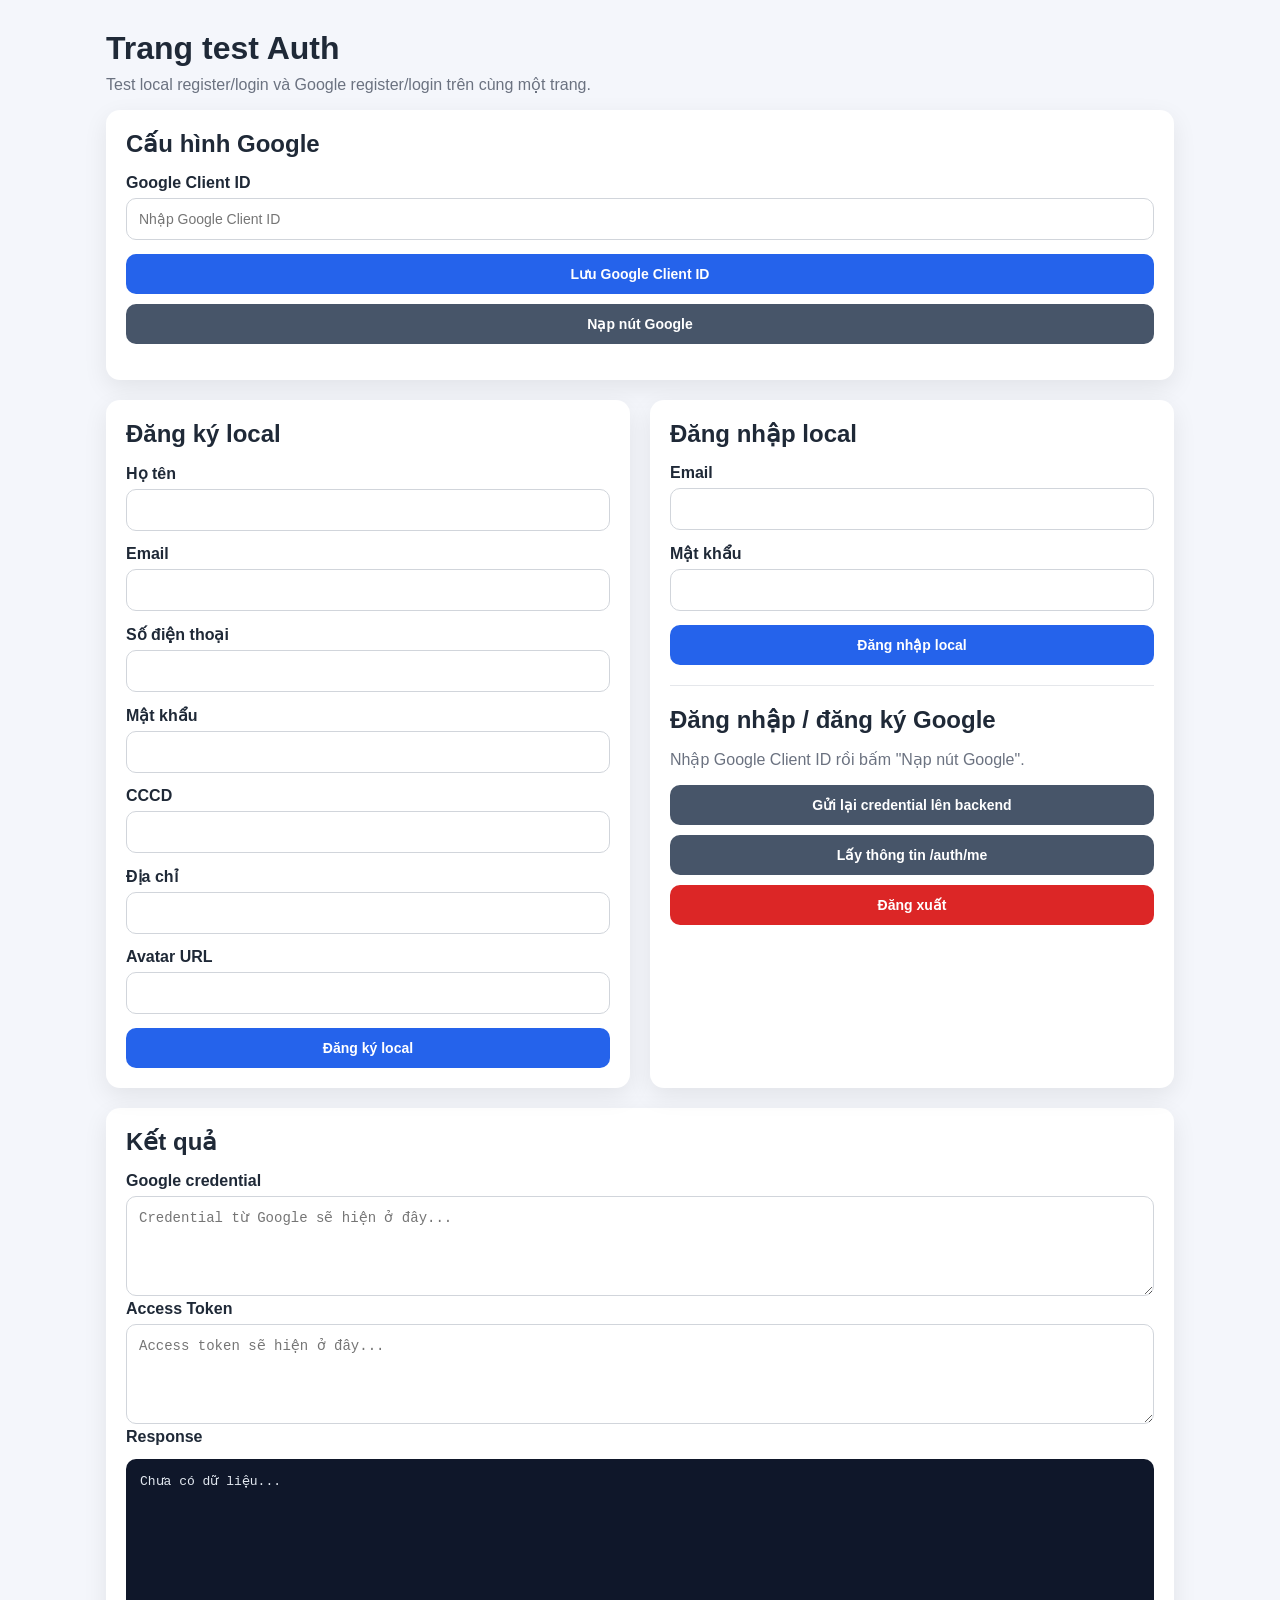
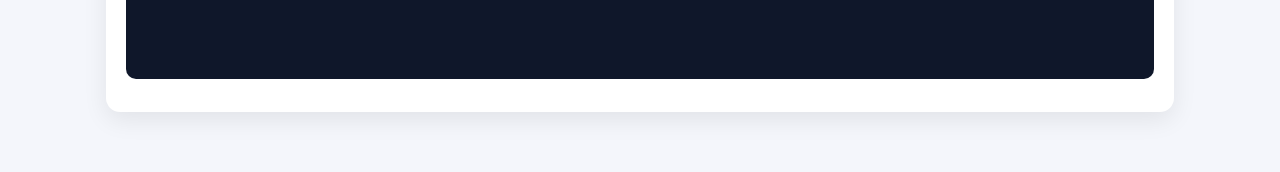
==== templates/auth.html @ 4a45e1ce "Google login / client id" ====
<!DOCTYPE html>
<html lang="vi">
<head>
    <meta charset="UTF-8">
    <meta name="viewport" content="width=device-width, initial-scale=1.0">
    <title>Đăng ký / Đăng nhập</title>
    <link rel="stylesheet" href="/static/css/auth.css">
</head>
<body>
    <div class="container">
        <h1>Trang test Auth</h1>
        <p class="sub-text">Test local register/login và Google register/login trên cùng một trang.</p>

        <div class="top-config card">
            <h2>Cấu hình Google</h2>

            <div class="form-group">
                <label>Google Client ID</label>
                <input
                    type="text"
                    id="googleClientId"
                    placeholder="Nhập Google Client ID"
                >
            </div>

            <div class="action-row">
                <button id="saveGoogleConfigBtn" type="button">Lưu Google Client ID</button>
                <button id="reloadGoogleBtn" type="button" class="secondary-btn">Nạp nút Google</button>
            </div>

            <p id="configMessage" class="message"></p>
        </div>

        <div class="auth-wrapper">
            <div class="card">
                <h2>Đăng ký local</h2>

                <form id="registerForm">
                    <div class="form-group">
                        <label>Họ tên</label>
                        <input type="text" id="registerFullName" required>
                    </div>

                    <div class="form-group">
                        <label>Email</label>
                        <input type="email" id="registerEmail" required>
                    </div>

                    <div class="form-group">
                        <label>Số điện thoại</label>
                        <input type="text" id="registerPhone">
                    </div>

                    <div class="form-group">
                        <label>Mật khẩu</label>
                        <input type="password" id="registerPassword" required>
                    </div>

                    <div class="form-group">
                        <label>CCCD</label>
                        <input type="text" id="registerCitizenId">
                    </div>

                    <div class="form-group">
                        <label>Địa chỉ</label>
                        <input type="text" id="registerAddress">
                    </div>

                    <div class="form-group">
                        <label>Avatar URL</label>
                        <input type="text" id="registerAvatarUrl">
                    </div>

                    <button type="submit">Đăng ký local</button>
                </form>
            </div>

            <div class="card">
                <h2>Đăng nhập local</h2>

                <form id="loginForm">
                    <div class="form-group">
                        <label>Email</label>
                        <input type="email" id="loginEmail" required>
                    </div>

                    <div class="form-group">
                        <label>Mật khẩu</label>
                        <input type="password" id="loginPassword" required>
                    </div>

                    <button type="submit">Đăng nhập local</button>
                </form>

                <hr>

                <h2>Đăng nhập / đăng ký Google</h2>
                <div id="googleArea">
                    <p class="sub-text">Nhập Google Client ID rồi bấm "Nạp nút Google".</p>
                    <div id="googleButtonWrap"></div>
                </div>

                <div class="action-group">
                    <button id="sendGoogleCredentialBtn" class="secondary-btn" type="button">
                        Gửi lại credential lên backend
                    </button>
                    <button id="btnMe" class="secondary-btn" type="button">
                        Lấy thông tin /auth/me
                    </button>
                    <button id="btnLogout" class="danger-btn" type="button">
                        Đăng xuất
                    </button>
                </div>
            </div>
        </div>

        <div class="result-card">
            <h2>Kết quả</h2>

            <div class="result-section">
                <label>Google credential</label>
                <textarea id="credentialBox" readonly placeholder="Credential từ Google sẽ hiện ở đây..."></textarea>
            </div>

            <div class="result-section">
                <label>Access Token</label>
                <textarea id="tokenBox" readonly placeholder="Access token sẽ hiện ở đây..."></textarea>
            </div>

            <div class="result-section">
                <label>Response</label>
                <pre id="resultBox">Chưa có dữ liệu...</pre>
            </div>
        </div>
    </div>

    <script src="/static/js/auth.js"></script>
    <script src="https://accounts.google.com/gsi/client" async defer></script>
</body>
</html>
---- static/css/auth.css ----
* {
    box-sizing: border-box;
}

body {
    margin: 0;
    font-family: Arial, sans-serif;
    background: #f4f6fb;
    color: #1f2937;
}

.container {
    max-width: 1100px;
    margin: 30px auto;
    padding: 0 16px 30px;
}

h1 {
    margin-bottom: 8px;
}

h2 {
    margin-top: 0;
    margin-bottom: 16px;
}

.sub-text {
    color: #6b7280;
    margin-top: 0;
}

.auth-wrapper {
    display: grid;
    grid-template-columns: 1fr 1fr;
    gap: 20px;
    margin-bottom: 20px;
}

.card,
.result-card {
    background: #ffffff;
    border-radius: 14px;
    padding: 20px;
    box-shadow: 0 8px 24px rgba(0, 0, 0, 0.08);
}

.top-config {
    margin-bottom: 20px;
}

.form-group {
    margin-bottom: 14px;
}

label {
    display: block;
    margin-bottom: 6px;
    font-weight: 600;
}

input,
textarea,
button {
    width: 100%;
    padding: 12px;
    border-radius: 10px;
    border: 1px solid #d1d5db;
    font-size: 14px;
}

input:focus,
textarea:focus {
    outline: none;
    border-color: #2563eb;
}

button {
    background: #2563eb;
    color: white;
    font-weight: 600;
    border: none;
    cursor: pointer;
    transition: 0.2s;
}

button:hover {
    opacity: 0.92;
}

.secondary-btn {
    background: #475569;
}

.danger-btn {
    background: #dc2626;
}

.action-group,
.action-row {
    display: grid;
    gap: 10px;
    margin-top: 14px;
}

textarea {
    min-height: 100px;
    resize: vertical;
}

#resultBox {
    background: #0f172a;
    color: #e2e8f0;
    padding: 14px;
    border-radius: 10px;
    min-height: 220px;
    overflow-x: auto;
    white-space: pre-wrap;
    word-break: break-word;
}

.message {
    margin-top: 10px;
    color: #2563eb;
    font-weight: 600;
}

hr {
    margin: 20px 0;
    border: none;
    border-top: 1px solid #e5e7eb;
}

#googleButtonWrap {
    margin-top: 10px;
}

@media (max-width: 768px) {
    .auth-wrapper {
        grid-template-columns: 1fr;
    }
}
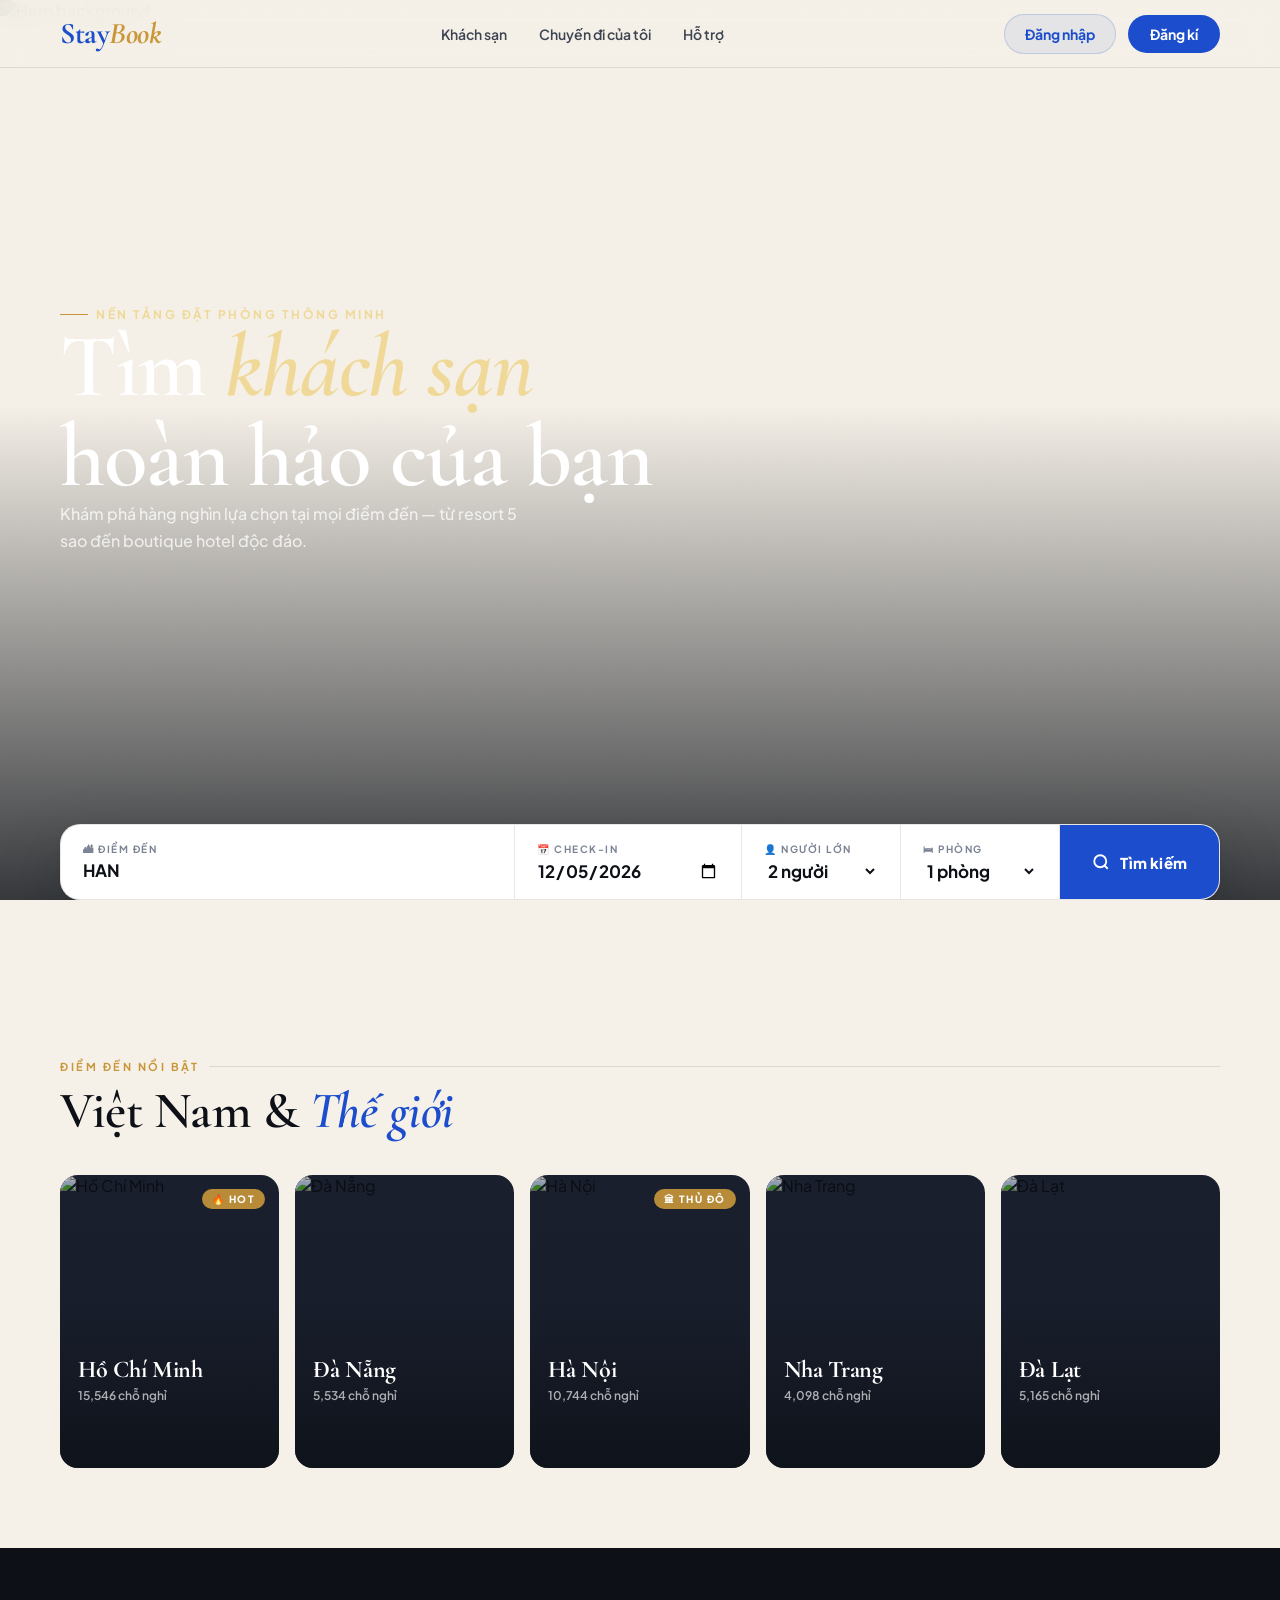
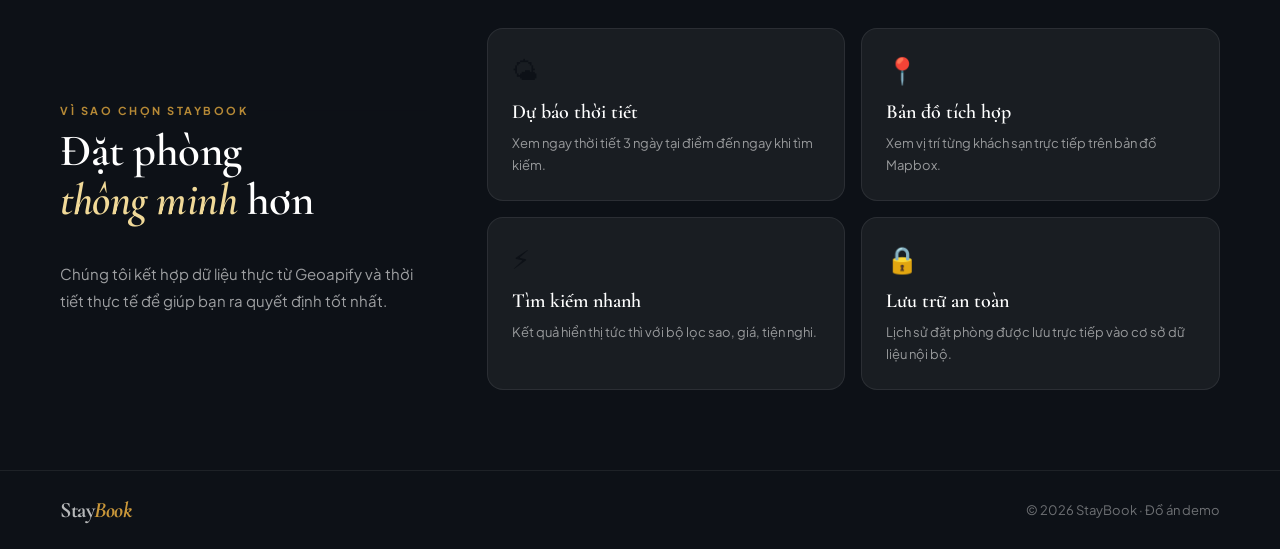
==== commit 905908e0: "ui : login / regis" ====
--- a/templates/auth.html
+++ b/templates/auth.html
@@ -1,140 +1,318 @@
 <!DOCTYPE html>
 <html lang="vi">
 <head>
-    <meta charset="UTF-8">
-    <meta name="viewport" content="width=device-width, initial-scale=1.0">
-    <title>Đăng ký / Đăng nhập</title>
-    <link rel="stylesheet" href="/static/css/auth.css">
+  <meta charset="UTF-8" />
+  <meta name="viewport" content="width=device-width, initial-scale=1.0" />
+  <title>StayBook – Khám phá điểm đến</title>
+
+  <link rel="preconnect" href="https://fonts.googleapis.com" />
+  <link href="https://fonts.googleapis.com/css2?family=Cormorant+Garamond:ital,wght@0,400;0,600;0,700;1,400;1,600&family=Plus+Jakarta+Sans:wght@400;500;600;700&display=swap" rel="stylesheet" />
+  <link rel="stylesheet" href="/static/css/auth.css" />
+  <script src="https://accounts.google.com/gsi/client" async defer></script>
 </head>
 <body>
-    <div class="container">
-        <h1>Trang test Auth</h1>
-        <p class="sub-text">Test local register/login và Google register/login trên cùng một trang.</p>
-
-        <div class="top-config card">
-            <h2>Cấu hình Google</h2>
-
-            <div class="form-group">
-                <label>Google Client ID</label>
-                <input
-                    type="text"
-                    id="googleClientId"
-                    placeholder="Nhập Google Client ID"
-                >
-            </div>
-
-            <div class="action-row">
-                <button id="saveGoogleConfigBtn" type="button">Lưu Google Client ID</button>
-                <button id="reloadGoogleBtn" type="button" class="secondary-btn">Nạp nút Google</button>
-            </div>
-
-            <p id="configMessage" class="message"></p>
-        </div>
-
-        <div class="auth-wrapper">
-            <div class="card">
-                <h2>Đăng ký local</h2>
-
-                <form id="registerForm">
-                    <div class="form-group">
-                        <label>Họ tên</label>
-                        <input type="text" id="registerFullName" required>
-                    </div>
-
-                    <div class="form-group">
-                        <label>Email</label>
-                        <input type="email" id="registerEmail" required>
-                    </div>
-
-                    <div class="form-group">
-                        <label>Số điện thoại</label>
-                        <input type="text" id="registerPhone">
-                    </div>
-
-                    <div class="form-group">
-                        <label>Mật khẩu</label>
-                        <input type="password" id="registerPassword" required>
-                    </div>
-
-                    <div class="form-group">
-                        <label>CCCD</label>
-                        <input type="text" id="registerCitizenId">
-                    </div>
-
-                    <div class="form-group">
-                        <label>Địa chỉ</label>
-                        <input type="text" id="registerAddress">
-                    </div>
-
-                    <div class="form-group">
-                        <label>Avatar URL</label>
-                        <input type="text" id="registerAvatarUrl">
-                    </div>
-
-                    <button type="submit">Đăng ký local</button>
-                </form>
-            </div>
-
-            <div class="card">
-                <h2>Đăng nhập local</h2>
-
-                <form id="loginForm">
-                    <div class="form-group">
-                        <label>Email</label>
-                        <input type="email" id="loginEmail" required>
-                    </div>
-
-                    <div class="form-group">
-                        <label>Mật khẩu</label>
-                        <input type="password" id="loginPassword" required>
-                    </div>
-
-                    <button type="submit">Đăng nhập local</button>
-                </form>
-
-                <hr>
-
-                <h2>Đăng nhập / đăng ký Google</h2>
-                <div id="googleArea">
-                    <p class="sub-text">Nhập Google Client ID rồi bấm "Nạp nút Google".</p>
-                    <div id="googleButtonWrap"></div>
-                </div>
-
-                <div class="action-group">
-                    <button id="sendGoogleCredentialBtn" class="secondary-btn" type="button">
-                        Gửi lại credential lên backend
-                    </button>
-                    <button id="btnMe" class="secondary-btn" type="button">
-                        Lấy thông tin /auth/me
-                    </button>
-                    <button id="btnLogout" class="danger-btn" type="button">
-                        Đăng xuất
-                    </button>
-                </div>
-            </div>
-        </div>
-
-        <div class="result-card">
-            <h2>Kết quả</h2>
-
-            <div class="result-section">
-                <label>Google credential</label>
-                <textarea id="credentialBox" readonly placeholder="Credential từ Google sẽ hiện ở đây..."></textarea>
-            </div>
-
-            <div class="result-section">
-                <label>Access Token</label>
-                <textarea id="tokenBox" readonly placeholder="Access token sẽ hiện ở đây..."></textarea>
-            </div>
-
-            <div class="result-section">
-                <label>Response</label>
-                <pre id="resultBox">Chưa có dữ liệu...</pre>
-            </div>
-        </div>
-    </div>
-
-    <script src="/static/js/auth.js"></script>
-    <script src="https://accounts.google.com/gsi/client" async defer></script>
+
+  <header class="topbar">
+    <a class="brand" href="/">Stay<em>Book</em></a>
+
+    <nav class="topnav">
+      <a href="/hotels">Khách sạn</a>
+      <a href="#">Chuyến đi của tôi</a>
+      <a href="#">Hỗ trợ</a>
+    </nav>
+
+    <div class="topbar-actions">
+      <button class="topbar-login" id="openLoginBtn">Đăng nhập</button>
+      <button class="topbar-cta" id="openRegisterBtn">Đăng kí</button>
+    </div>
+  </header>
+
+  <section class="hero">
+    <div class="hero-bg">
+      <img
+        class="hero-bg-img"
+        src="https://images.unsplash.com/photo-1520250497591-112f2f40a3f4?q=80&w=2000&auto=format&fit=crop"
+        alt="Hero background"
+      />
+    </div>
+
+    <div class="hero-vignette"></div>
+
+    <div class="hero-content">
+      <!-- HOME PANEL -->
+      <div class="center-panel home-panel active" id="homePanel">
+        <span class="hero-eyebrow">Nền tảng đặt phòng thông minh</span>
+        <h1 class="hero-title">Tìm <em>khách sạn</em><br />hoàn hảo của bạn</h1>
+        <p class="hero-sub">
+          Khám phá hàng nghìn lựa chọn tại mọi điểm đến — từ resort 5 sao đến boutique hotel độc đáo.
+        </p>
+      </div>
+
+      <!-- LOGIN PANEL -->
+      <div class="center-panel login-panel" id="loginPanel">
+        <div class="login-card">
+          <div class="login-card-head">
+            <p class="login-kicker">Chào mừng trở lại</p>
+            <h2>Đăng nhập tài khoản</h2>
+            <p>
+              Đăng nhập để xem chuyến đi, lịch sử đặt phòng và ưu đãi dành riêng cho bạn.
+            </p>
+          </div>
+
+          <form class="login-form" id="loginForm">
+            <div id="g_id_onload"
+                data-client_id="{{ google_client_id }}"
+                data-callback="handleGoogleCredential">
+            </div>
+
+            <div class="g_id_signin"
+                data-type="standard"
+                data-size="large"
+                data-theme="outline"
+                data-text="continue_with"
+                data-shape="pill">
+            </div>
+
+            <div class="login-divider">
+              <span>hoặc</span>
+            </div>
+
+            <div class="login-field">
+              <label for="loginEmail">Email</label>
+              <input id="loginEmail" type="email" placeholder="Nhập email của bạn" required />
+            </div>
+
+            <div class="login-field">
+              <label for="loginPassword">Mật khẩu</label>
+              <input id="loginPassword" type="password" placeholder="Nhập mật khẩu" required />
+            </div>
+
+            <button type="submit" class="login-submit">Đăng nhập</button>
+            <button type="button" class="login-back" id="backHomeBtn">← Quay lại trang chủ</button>
+          </form>
+        </div>
+      </div>
+
+
+      <!-- REGIS PANEL -->
+      <div class="center-panel register-panel" id="registerPanel">
+        <div class="login-card">
+          <div class="login-card-head">
+            <p class="login-kicker">Tạo tài khoản mới</p>
+            <h2>Đăng kí tài khoản</h2>
+            <p>
+              Điền thông tin cơ bản để tạo tài khoản người dùng mới.
+            </p>
+          </div>
+
+          <form class="login-form" id="registerForm">
+            <div class="login-field">
+              <label for="registerFullName">Họ và tên</label>
+              <input id="registerFullName" type="text" placeholder="Nhập họ và tên" required />
+            </div>
+
+            <div class="login-field">
+              <label for="registerEmail">Email</label>
+              <input id="registerEmail" type="email" placeholder="Nhập email" required />
+            </div>
+
+            <div class="login-field">
+              <label for="registerPassword">Mật khẩu</label>
+              <input id="registerPassword" type="password" placeholder="Nhập mật khẩu" required />
+            </div>
+
+            <div class="login-field">
+              <label for="registerPhone">Số điện thoại</label>
+              <input id="registerPhone" type="text" placeholder="Nhập số điện thoại" />
+            </div>
+
+            <div class="login-field">
+              <label for="registerCitizenId">CCCD</label>
+              <input id="registerCitizenId" type="text" placeholder="Nhập CCCD (không bắt buộc)" />
+            </div>
+
+            <div class="login-field">
+              <label for="registerAddress">Địa chỉ</label>
+              <input id="registerAddress" type="text" placeholder="Nhập địa chỉ (không bắt buộc)" />
+            </div>
+
+            <div class="login-field">
+              <label for="registerAvatarUrl">Avatar URL</label>
+              <input id="registerAvatarUrl" type="text" placeholder="Nhập link ảnh đại diện (không bắt buộc)" />
+            </div>
+
+            <button type="submit" class="login-submit">Đăng kí</button>
+            <button type="button" class="login-back" id="backFromRegisterBtn">← Quay lại trang chủ</button>
+          </form>
+        </div>
+      </div>
+    </div>
+
+    <div class="search-bar-wrap" id="searchBarWrap">
+      <div class="search-bar">
+        <div class="sb-field">
+          <span class="sb-label">🏙 Điểm đến</span>
+          <input id="cityCode" type="text" value="HAN" placeholder="City code hoặc tên thành phố" />
+        </div>
+
+        <div class="sb-field">
+          <span class="sb-label">📅 Check-in</span>
+          <input id="checkInDate" type="date" />
+        </div>
+
+        <div class="sb-field">
+          <span class="sb-label">👤 Người lớn</span>
+          <select id="adults">
+            <option value="1">1 người</option>
+            <option value="2" selected>2 người</option>
+            <option value="3">3 người</option>
+            <option value="4">4 người</option>
+            <option value="5">5 người</option>
+          </select>
+        </div>
+
+        <div class="sb-field">
+          <span class="sb-label">🛏 Phòng</span>
+          <select id="rooms">
+            <option value="1" selected>1 phòng</option>
+            <option value="2">2 phòng</option>
+            <option value="3">3 phòng</option>
+          </select>
+        </div>
+
+        <button class="sb-search-btn" onclick="goSearch()">
+          <svg width="18" height="18" viewBox="0 0 24 24" fill="none" stroke="currentColor" stroke-width="2.5">
+            <circle cx="11" cy="11" r="8"></circle>
+            <path d="m21 21-4.35-4.35"></path>
+          </svg>
+          Tìm kiếm
+        </button>
+      </div>
+    </div>
+  </section>
+
+  <div class="section-wrap">
+    <p class="section-label">Điểm đến nổi bật</p>
+    <h2 class="section-heading">Việt Nam & <em>Thế giới</em></h2>
+
+    <div class="dest-grid" id="destGrid">
+      <div class="dest-card" data-city="SGN">
+        <img
+          class="dest-img"
+          src="https://images.unsplash.com/photo-1583417319070-4a69db38a482?q=80&w=900&auto=format&fit=crop"
+          alt="Hồ Chí Minh"
+          loading="lazy"
+        />
+        <div class="dest-overlay"></div>
+        <div class="dest-badge">🔥 Hot</div>
+        <div class="dest-body">
+          <div class="dest-city">Hồ Chí Minh</div>
+          <div class="dest-count">15,546 chỗ nghỉ</div>
+          <span class="dest-cta">Khám phá →</span>
+        </div>
+      </div>
+
+      <div class="dest-card" data-city="DAD">
+        <img
+          class="dest-img"
+          src="https://images.unsplash.com/photo-1528127269322-539801943592?q=80&w=900&auto=format&fit=crop"
+          alt="Đà Nẵng"
+          loading="lazy"
+        />
+        <div class="dest-overlay"></div>
+        <div class="dest-body">
+          <div class="dest-city">Đà Nẵng</div>
+          <div class="dest-count">5,534 chỗ nghỉ</div>
+          <span class="dest-cta">Khám phá →</span>
+        </div>
+      </div>
+
+      <div class="dest-card" data-city="HAN">
+        <img
+          class="dest-img"
+          src="https://images.unsplash.com/photo-1555921015-5532091f6026?q=80&w=900&auto=format&fit=crop"
+          alt="Hà Nội"
+          loading="lazy"
+        />
+        <div class="dest-overlay"></div>
+        <div class="dest-badge">🏛 Thủ đô</div>
+        <div class="dest-body">
+          <div class="dest-city">Hà Nội</div>
+          <div class="dest-count">10,744 chỗ nghỉ</div>
+          <span class="dest-cta">Khám phá →</span>
+        </div>
+      </div>
+
+      <div class="dest-card" data-city="NHA">
+        <img
+          class="dest-img"
+          src="https://images.unsplash.com/photo-1507525428034-b723cf961d3e?q=80&w=900&auto=format&fit=crop"
+          alt="Nha Trang"
+          loading="lazy"
+        />
+        <div class="dest-overlay"></div>
+        <div class="dest-body">
+          <div class="dest-city">Nha Trang</div>
+          <div class="dest-count">4,098 chỗ nghỉ</div>
+          <span class="dest-cta">Khám phá →</span>
+        </div>
+      </div>
+
+      <div class="dest-card" data-city="DLI">
+        <img
+          class="dest-img"
+          src="https://images.unsplash.com/photo-1511497584788-876760111969?q=80&w=900&auto=format&fit=crop"
+          alt="Đà Lạt"
+          loading="lazy"
+        />
+        <div class="dest-overlay"></div>
+        <div class="dest-body">
+          <div class="dest-city">Đà Lạt</div>
+          <div class="dest-count">5,165 chỗ nghỉ</div>
+          <span class="dest-cta">Khám phá →</span>
+        </div>
+      </div>
+    </div>
+  </div>
+
+  <section class="why-section">
+    <div class="why-left">
+      <p class="section-label section-label-dark">Vì sao chọn StayBook</p>
+      <h2 class="section-heading white-heading">Đặt phòng<br /><em>thông minh</em> hơn</h2>
+      <p>
+        Chúng tôi kết hợp dữ liệu thực từ Geoapify và thời tiết thực tế để giúp bạn ra quyết định tốt nhất.
+      </p>
+    </div>
+
+    <div class="why-cards">
+      <div class="why-card">
+        <div class="why-icon">🌤</div>
+        <div class="why-title">Dự báo thời tiết</div>
+        <div class="why-desc">Xem ngay thời tiết 3 ngày tại điểm đến ngay khi tìm kiếm.</div>
+      </div>
+      <div class="why-card">
+        <div class="why-icon">📍</div>
+        <div class="why-title">Bản đồ tích hợp</div>
+        <div class="why-desc">Xem vị trí từng khách sạn trực tiếp trên bản đồ Mapbox.</div>
+      </div>
+      <div class="why-card">
+        <div class="why-icon">⚡</div>
+        <div class="why-title">Tìm kiếm nhanh</div>
+        <div class="why-desc">Kết quả hiển thị tức thì với bộ lọc sao, giá, tiện nghi.</div>
+      </div>
+      <div class="why-card">
+        <div class="why-icon">🔒</div>
+        <div class="why-title">Lưu trữ an toàn</div>
+        <div class="why-desc">Lịch sử đặt phòng được lưu trực tiếp vào cơ sở dữ liệu nội bộ.</div>
+      </div>
+    </div>
+  </section>
+
+  <footer class="footer">
+    <a class="brand" href="/">Stay<em>Book</em></a>
+    <span>© 2026 StayBook · Đồ án demo</span>
+  </footer>
+
+  <script src="/static/js/auth.js"></script>
 </body>
 </html>
--- a/static/css/auth.css
+++ b/static/css/auth.css
@@ -1,141 +1,843 @@
-* {
-    box-sizing: border-box;
+*,
+*::before,
+*::after {
+  box-sizing: border-box;
+  margin: 0;
+  padding: 0;
+}
+
+:root {
+  --ink: #0d1117;
+  --ink-soft: #3d4451;
+  --ink-muted: #7a8394;
+  --sand: #f5f0e8;
+  --gold: #c9973a;
+  --gold-lt: #f0d998;
+  --sky: #1b4dcc;
+  --sky-dark: #123599;
+  --white: #ffffff;
+  --line: rgba(13, 17, 23, 0.1);
+  --font-serif: "Cormorant Garamond", Georgia, serif;
+  --font-sans: "Plus Jakarta Sans", system-ui, sans-serif;
+  --ease-out: cubic-bezier(.16,1,.3,1);
+}
+
+html {
+  scroll-behavior: smooth;
 }
 
 body {
-    margin: 0;
-    font-family: Arial, sans-serif;
-    background: #f4f6fb;
-    color: #1f2937;
-}
-
-.container {
-    max-width: 1100px;
-    margin: 30px auto;
-    padding: 0 16px 30px;
-}
-
-h1 {
-    margin-bottom: 8px;
-}
-
-h2 {
-    margin-top: 0;
-    margin-bottom: 16px;
-}
-
-.sub-text {
-    color: #6b7280;
-    margin-top: 0;
-}
-
-.auth-wrapper {
-    display: grid;
+  font-family: var(--font-sans);
+  background: var(--sand);
+  color: var(--ink);
+  min-height: 100vh;
+  overflow-x: hidden;
+}
+
+a {
+  text-decoration: none;
+  color: inherit;
+}
+
+img {
+  display: block;
+}
+
+/* TOPBAR */
+.topbar {
+  position: fixed;
+  top: 0;
+  left: 0;
+  right: 0;
+  z-index: 100;
+  display: flex;
+  align-items: center;
+  justify-content: space-between;
+  padding: 0 60px;
+  height: 68px;
+  background: rgba(245, 240, 232, 0.92);
+  backdrop-filter: blur(14px);
+  border-bottom: 1px solid var(--line);
+}
+
+.brand {
+  font-family: var(--font-serif);
+  font-size: 30px;
+  font-weight: 700;
+  color: var(--sky);
+  letter-spacing: -0.5px;
+  line-height: 1;
+}
+
+.brand em {
+  color: var(--gold);
+  font-style: italic;
+}
+
+.topnav {
+  display: flex;
+  gap: 32px;
+  font-size: 14px;
+  font-weight: 600;
+  color: var(--ink-soft);
+}
+
+.topnav a:hover {
+  color: var(--sky);
+}
+
+.topbar-actions {
+  display: flex;
+  align-items: center;
+  gap: 12px;
+}
+
+.topbar-login {
+  background: rgba(27, 77, 204, 0.08);
+  color: var(--sky);
+  border: 1px solid rgba(27, 77, 204, 0.18);
+  border-radius: 999px;
+  padding: 10px 20px;
+  font-family: var(--font-sans);
+  font-size: 14px;
+  font-weight: 700;
+  cursor: pointer;
+  transition: all 0.2s;
+}
+
+.topbar-login:hover {
+  background: rgba(27, 77, 204, 0.14);
+  transform: translateY(-1px);
+}
+
+.topbar-cta {
+  background: var(--sky);
+  color: var(--white);
+  border: none;
+  border-radius: 999px;
+  padding: 10px 22px;
+  font-family: var(--font-sans);
+  font-size: 14px;
+  font-weight: 700;
+  cursor: pointer;
+  transition: background 0.2s, transform 0.15s;
+}
+
+.topbar-cta:hover {
+  background: var(--sky-dark);
+  transform: translateY(-1px);
+}
+
+/* HERO */
+.hero {
+  position: relative;
+  min-height: 100vh;
+  display: grid;
+  grid-template-rows: 1fr auto;
+  overflow: hidden;
+  padding-top: 68px;
+}
+
+.hero-bg {
+  position: absolute;
+  inset: 0;
+  z-index: 0;
+}
+
+.hero-bg-img {
+  position: absolute;
+  inset: 0;
+  width: 100%;
+  height: 100%;
+  object-fit: cover;
+  filter: brightness(0.55) saturate(1.1);
+}
+
+.hero-bg::after {
+  content: "";
+  position: absolute;
+  inset: 0;
+  background-image: url("data:image/svg+xml,%3Csvg xmlns='http://www.w3.org/2000/svg' width='300' height='300'%3E%3Cfilter id='n'%3E%3CfeTurbulence type='fractalNoise' baseFrequency='.75' numOctaves='4' stitchTiles='stitch'/%3E%3C/filter%3E%3Crect width='300' height='300' filter='url(%23n)' opacity='.06'/%3E%3C/svg%3E");
+  opacity: 0.5;
+  pointer-events: none;
+}
+
+.hero-vignette {
+  position: absolute;
+  bottom: 0;
+  left: 0;
+  right: 0;
+  height: 55%;
+  background: linear-gradient(to top, rgba(13, 17, 23, 0.82) 0%, transparent 100%);
+  z-index: 1;
+}
+
+.hero-content {
+  position: relative;
+  z-index: 2;
+  display: flex;
+  flex-direction: column;
+  justify-content: center;
+  align-items: center;
+  padding: 0 60px 40px;
+  gap: 28px;
+}
+
+.hero-eyebrow {
+  display: inline-flex;
+  align-items: center;
+  gap: 8px;
+  font-size: 12px;
+  font-weight: 700;
+  letter-spacing: 2.5px;
+  text-transform: uppercase;
+  color: var(--gold-lt);
+  animation: fadeUp 0.7s var(--ease-out) 0.1s both;
+}
+
+.hero-eyebrow::before {
+  content: "";
+  width: 28px;
+  height: 1px;
+  background: var(--gold);
+}
+
+.hero-title {
+  font-family: var(--font-serif);
+  font-size: clamp(52px, 7vw, 96px);
+  font-weight: 600;
+  color: var(--white);
+  line-height: 1;
+  letter-spacing: -1.5px;
+  max-width: 820px;
+  animation: fadeUp 0.7s var(--ease-out) 0.2s both;
+}
+
+.hero-title em {
+  font-style: italic;
+  color: var(--gold-lt);
+}
+
+.hero-sub {
+  font-size: 16px;
+  color: rgba(255, 255, 255, 0.75);
+  font-weight: 500;
+  max-width: 460px;
+  line-height: 1.65;
+  animation: fadeUp 0.7s var(--ease-out) 0.3s both;
+}
+
+@keyframes fadeUp {
+  from {
+    opacity: 0;
+    transform: translateY(22px);
+  }
+  to {
+    opacity: 1;
+    transform: translateY(0);
+  }
+}
+
+/* CENTER PANEL */
+.center-panel {
+  display: none;
+  width: 100%;
+}
+
+.center-panel.active {
+  display: block;
+}
+
+.login-panel {
+  width: 100%;
+  max-width: 460px;
+  margin: 0 auto;
+  animation: fadeUp 1.5s var(--ease-out);
+
+}
+
+
+.login-card {
+  background: rgba(255, 255, 255, 0.96);
+  border: 1px solid rgba(255, 255, 255, 0.35);
+  border-radius: 24px;
+  padding: 28px;
+  box-shadow: 0 24px 64px rgba(13, 17, 23, 0.24);
+  backdrop-filter: blur(14px);
+}
+
+.login-card-head {
+  margin-bottom: 22px;
+}
+
+.login-kicker {
+  font-size: 12px;
+  font-weight: 800;
+  letter-spacing: 2px;
+  text-transform: uppercase;
+  color: var(--gold);
+  margin-bottom: 10px;
+}
+
+.login-card-head h2 {
+  font-family: var(--font-serif);
+  font-size: 38px;
+  line-height: 1.05;
+  margin-bottom: 10px;
+  color: var(--ink);
+}
+
+.login-card-head p:last-child {
+  font-size: 14px;
+  line-height: 1.7;
+  color: var(--ink-soft);
+}
+
+.login-form {
+  display: flex;
+  flex-direction: column;
+  gap: 16px;
+}
+
+.login-field {
+  display: flex;
+  flex-direction: column;
+  gap: 8px;
+}
+
+.login-field label {
+  font-size: 13px;
+  font-weight: 700;
+  color: var(--ink-soft);
+}
+
+.login-field input {
+  width: 100%;
+  border: 1px solid var(--line);
+  border-radius: 14px;
+  padding: 14px 16px;
+  font-size: 15px;
+  font-family: var(--font-sans);
+  outline: none;
+  transition: border-color 0.2s, box-shadow 0.2s;
+}
+
+.login-field input:focus {
+  border-color: var(--sky);
+  box-shadow: 0 0 0 4px rgba(27, 77, 204, 0.08);
+}
+
+.login-submit {
+  margin-top: 6px;
+  border: none;
+  border-radius: 14px;
+  background: var(--sky);
+  color: var(--white);
+  padding: 14px 18px;
+  font-size: 15px;
+  font-weight: 800;
+  cursor: pointer;
+  transition: background 0.2s, transform 0.15s;
+}
+
+.login-submit:hover {
+  background: var(--sky-dark);
+  transform: translateY(-1px);
+}
+
+.login-back {
+  border: none;
+  background: transparent;
+  color: var(--ink-soft);
+  font-size: 14px;
+  font-weight: 700;
+  cursor: pointer;
+  padding: 6px 0 0;
+  text-align: left;
+}
+
+.login-back:hover {
+  color: var(--sky);
+}
+
+body.login-open #searchBarWrap {
+  display: none;
+}
+
+body.login-open .hero-content {
+  justify-content: center;
+  min-height: calc(100vh - 68px);
+}
+
+/* SEARCH BAR */
+.search-bar-wrap {
+  position: relative;
+  z-index: 10;
+  padding: 0 60px;
+  transform: translateY(50%);
+  animation: fadeUp 0.7s var(--ease-out) 0.45s both;
+}
+
+.search-bar {
+  background: var(--white);
+  border-radius: 20px;
+  box-shadow: 0 24px 64px rgba(13, 17, 23, 0.22), 0 2px 8px rgba(13, 17, 23, 0.08);
+  display: grid;
+  grid-template-columns: 2fr 1fr 0.7fr 0.7fr auto;
+  overflow: hidden;
+  border: 1px solid var(--line);
+}
+
+.sb-field {
+  display: flex;
+  flex-direction: column;
+  padding: 18px 22px 16px;
+  border-right: 1px solid var(--line);
+  gap: 4px;
+  cursor: text;
+  transition: background 0.15s;
+}
+
+.sb-field:hover {
+  background: #fafafa;
+}
+
+.sb-label {
+  font-size: 10px;
+  font-weight: 700;
+  letter-spacing: 1.5px;
+  text-transform: uppercase;
+  color: var(--ink-muted);
+}
+
+.sb-field input,
+.sb-field select {
+  border: none;
+  outline: none;
+  background: transparent;
+  font-family: var(--font-sans);
+  font-size: 17px;
+  font-weight: 700;
+  color: var(--ink);
+  width: 100%;
+  padding: 0;
+}
+
+.sb-field input::placeholder {
+  color: #b0b8c4;
+  font-weight: 500;
+}
+
+.sb-search-btn {
+  background: var(--sky);
+  color: var(--white);
+  border: none;
+  font-family: var(--font-sans);
+  font-size: 15px;
+  font-weight: 800;
+  cursor: pointer;
+  padding: 0 32px;
+  letter-spacing: 0.2px;
+  transition: background 0.2s;
+  display: flex;
+  align-items: center;
+  gap: 10px;
+  white-space: nowrap;
+}
+
+.sb-search-btn:hover {
+  background: var(--sky-dark);
+}
+
+/* SECTION */
+.section-wrap {
+  padding: 80px 60px;
+  margin-top: 80px;
+}
+
+.section-label {
+  font-size: 11px;
+  font-weight: 700;
+  letter-spacing: 2.5px;
+  text-transform: uppercase;
+  color: var(--gold);
+  margin-bottom: 10px;
+  display: flex;
+  align-items: center;
+  gap: 10px;
+}
+
+.section-label::after {
+  content: "";
+  flex: 1;
+  height: 1px;
+  background: var(--line);
+}
+
+.section-heading {
+  font-family: var(--font-serif);
+  font-size: clamp(32px, 4vw, 52px);
+  font-weight: 600;
+  color: var(--ink);
+  line-height: 1.1;
+  margin-bottom: 36px;
+  letter-spacing: -0.5px;
+}
+
+.section-heading em {
+  font-style: italic;
+  color: var(--sky);
+}
+
+/* DEST GRID */
+.dest-grid {
+  display: grid;
+  grid-template-columns: repeat(5, 1fr);
+  gap: 16px;
+}
+
+.dest-card {
+  position: relative;
+  border-radius: 18px;
+  overflow: hidden;
+  cursor: pointer;
+  aspect-ratio: 3 / 4;
+  background: #1a1f2e;
+  transition: transform 0.4s var(--ease-out), box-shadow 0.4s;
+}
+
+.dest-card:hover {
+  transform: translateY(-6px) scale(1.015);
+  box-shadow: 0 28px 60px rgba(13, 17, 23, 0.22);
+  z-index: 2;
+}
+
+.dest-img {
+  width: 100%;
+  height: 100%;
+  object-fit: cover;
+  transition: transform 0.6s var(--ease-out), filter 0.4s;
+  filter: brightness(0.72) saturate(1.1);
+}
+
+.dest-card:hover .dest-img {
+  transform: scale(1.08);
+  filter: brightness(0.6) saturate(1.2);
+}
+
+.dest-overlay {
+  position: absolute;
+  inset: 0;
+  background: linear-gradient(to top, rgba(13, 17, 23, 0.85) 0%, rgba(13, 17, 23, 0.1) 55%, transparent 100%);
+}
+
+.dest-badge {
+  position: absolute;
+  top: 14px;
+  right: 14px;
+  background: rgba(201, 151, 58, 0.9);
+  color: var(--white);
+  font-size: 10px;
+  font-weight: 800;
+  letter-spacing: 1.5px;
+  text-transform: uppercase;
+  padding: 4px 10px;
+  border-radius: 999px;
+  backdrop-filter: blur(4px);
+}
+
+.dest-body {
+  position: absolute;
+  bottom: 0;
+  left: 0;
+  right: 0;
+  padding: 20px 18px;
+  color: var(--white);
+}
+
+.dest-city {
+  font-family: var(--font-serif);
+  font-size: 24px;
+  font-weight: 700;
+  line-height: 1.1;
+  letter-spacing: -0.3px;
+  margin-bottom: 4px;
+}
+
+.dest-count {
+  font-size: 12px;
+  font-weight: 600;
+  color: rgba(255, 255, 255, 0.65);
+  margin-bottom: 14px;
+}
+
+.dest-cta {
+  display: inline-flex;
+  align-items: center;
+  gap: 6px;
+  background: var(--white);
+  color: var(--ink);
+  font-size: 12px;
+  font-weight: 800;
+  padding: 8px 14px;
+  border-radius: 999px;
+  opacity: 0;
+  transform: translateY(8px);
+  transition: opacity 0.3s, transform 0.3s var(--ease-out);
+}
+
+.dest-card:hover .dest-cta {
+  opacity: 1;
+  transform: translateY(0);
+}
+
+/* WHY */
+.why-section {
+  background: var(--ink);
+  padding: 80px 60px;
+  display: grid;
+  grid-template-columns: 1fr 2fr;
+  gap: 60px;
+  align-items: center;
+}
+
+.section-label-dark {
+  color: rgba(201, 151, 58, 0.9);
+}
+
+.white-heading {
+  color: var(--white);
+  font-size: clamp(32px, 3.5vw, 50px);
+}
+
+.white-heading em {
+  color: var(--gold-lt);
+}
+
+.why-left p:last-child {
+  color: rgba(255, 255, 255, 0.6);
+  font-size: 15px;
+  line-height: 1.75;
+  margin-top: 14px;
+}
+
+.why-cards {
+  display: grid;
+  grid-template-columns: 1fr 1fr;
+  gap: 16px;
+}
+
+.why-card {
+  background: rgba(255, 255, 255, 0.05);
+  border: 1px solid rgba(255, 255, 255, 0.08);
+  border-radius: 16px;
+  padding: 24px;
+  transition: background 0.2s, border-color 0.2s;
+}
+
+.why-card:hover {
+  background: rgba(255, 255, 255, 0.09);
+  border-color: rgba(201, 151, 58, 0.35);
+}
+
+.why-icon {
+  font-size: 26px;
+  margin-bottom: 14px;
+}
+
+.why-title {
+  font-family: var(--font-serif);
+  font-size: 20px;
+  font-weight: 600;
+  color: var(--white);
+  margin-bottom: 8px;
+}
+
+.why-desc {
+  font-size: 13px;
+  color: rgba(255, 255, 255, 0.55);
+  line-height: 1.7;
+}
+
+/* FOOTER */
+.footer {
+  background: var(--ink);
+  border-top: 1px solid rgba(255, 255, 255, 0.07);
+  padding: 28px 60px;
+  display: flex;
+  align-items: center;
+  justify-content: space-between;
+  font-size: 13px;
+  color: rgba(255, 255, 255, 0.4);
+}
+
+.footer .brand {
+  font-size: 22px;
+  color: rgba(255, 255, 255, 0.7);
+}
+
+.footer .brand em {
+  color: var(--gold);
+}
+
+.google-login-btn {
+  width: 100%;
+  display: flex;
+  align-items: center;
+  justify-content: center;
+  gap: 12px;
+  border: 1px solid #d9dce3;
+  background: #fff;
+  color: #1f2937;
+  border-radius: 14px;
+  padding: 14px 16px;
+  font-size: 15px;
+  font-weight: 700;
+  font-family: var(--font-sans);
+  cursor: pointer;
+  transition: all 0.2s ease;
+}
+
+.google-login-btn:hover {
+  background: #f8fafc;
+  border-color: #c7ced9;
+  transform: translateY(-1px);
+}
+
+.google-icon {
+  width: 20px;
+  height: 20px;
+  display: inline-flex;
+  align-items: center;
+  justify-content: center;
+  flex-shrink: 0;
+}
+
+.google-icon svg {
+  width: 20px;
+  height: 20px;
+  display: block;
+}
+
+.login-divider {
+  position: relative;
+  text-align: center;
+  margin: 2px 0;
+}
+
+.login-divider::before {
+  content: "";
+  position: absolute;
+  top: 50%;
+  left: 0;
+  right: 0;
+  height: 1px;
+  background: #e5e7eb;
+  transform: translateY(-50%);
+}
+
+.login-divider span {
+  position: relative;
+  z-index: 1;
+  background: rgba(255, 255, 255, 0.96);
+  padding: 0 12px;
+  font-size: 13px;
+  font-weight: 600;
+  color: var(--ink-muted);
+}
+.register-panel {
+  width: 100%;
+  max-width: 520px;
+  margin: 0 auto;
+  animation: fadeUp 0.5s var(--ease-out);
+}
+
+.register-panel .login-card {
+  max-height: 78vh;
+  overflow-y: auto;
+}
+/* RESPONSIVE */
+@media (max-width: 1100px) {
+  .topbar,
+  .hero-content,
+  .search-bar-wrap,
+  .section-wrap,
+  .why-section,
+  .footer {
+    padding-left: 28px;
+    padding-right: 28px;
+  }
+
+  .dest-grid {
+    grid-template-columns: repeat(3, 1fr);
+  }
+
+  .why-section {
+    grid-template-columns: 1fr;
+    gap: 36px;
+  }
+}
+
+@media (max-width: 768px) {
+  .topnav {
+    display: none;
+  }
+
+  .topbar-actions {
+    gap: 8px;
+  }
+
+  .topbar-login,
+  .topbar-cta {
+    padding: 9px 14px;
+    font-size: 13px;
+  }
+
+  .search-bar {
+    grid-template-columns: 1fr;
+  }
+
+  .sb-field {
+    border-right: none;
+    border-bottom: 1px solid var(--line);
+  }
+
+  .sb-search-btn {
+    padding: 20px;
+    justify-content: center;
+  }
+
+  .dest-grid {
+    grid-template-columns: repeat(2, 1fr);
+  }
+
+  .why-cards {
+    grid-template-columns: 1fr;
+  }
+
+  .dest-cta {
+    opacity: 1;
+    transform: none;
+  }
+
+  .login-panel {
+    max-width: 100%;
+    margin-left: 0;
+  }
+
+  .login-card {
+    padding: 22px;
+    border-radius: 18px;
+  }
+
+  .login-card-head h2 {
+    font-size: 30px;
+  }
+}
+
+@media (max-width: 480px) {
+  .dest-grid {
     grid-template-columns: 1fr 1fr;
-    gap: 20px;
-    margin-bottom: 20px;
-}
-
-.card,
-.result-card {
-    background: #ffffff;
-    border-radius: 14px;
-    padding: 20px;
-    box-shadow: 0 8px 24px rgba(0, 0, 0, 0.08);
-}
-
-.top-config {
-    margin-bottom: 20px;
-}
-
-.form-group {
-    margin-bottom: 14px;
-}
-
-label {
-    display: block;
-    margin-bottom: 6px;
-    font-weight: 600;
-}
-
-input,
-textarea,
-button {
-    width: 100%;
-    padding: 12px;
-    border-radius: 10px;
-    border: 1px solid #d1d5db;
-    font-size: 14px;
-}
-
-input:focus,
-textarea:focus {
-    outline: none;
-    border-color: #2563eb;
-}
-
-button {
-    background: #2563eb;
-    color: white;
-    font-weight: 600;
-    border: none;
-    cursor: pointer;
-    transition: 0.2s;
-}
-
-button:hover {
-    opacity: 0.92;
-}
-
-.secondary-btn {
-    background: #475569;
-}
-
-.danger-btn {
-    background: #dc2626;
-}
-
-.action-group,
-.action-row {
-    display: grid;
     gap: 10px;
-    margin-top: 14px;
-}
-
-textarea {
-    min-height: 100px;
-    resize: vertical;
-}
-
-#resultBox {
-    background: #0f172a;
-    color: #e2e8f0;
-    padding: 14px;
-    border-radius: 10px;
-    min-height: 220px;
-    overflow-x: auto;
-    white-space: pre-wrap;
-    word-break: break-word;
-}
-
-.message {
-    margin-top: 10px;
-    color: #2563eb;
-    font-weight: 600;
-}
-
-hr {
-    margin: 20px 0;
-    border: none;
-    border-top: 1px solid #e5e7eb;
-}
-
-#googleButtonWrap {
-    margin-top: 10px;
-}
-
-@media (max-width: 768px) {
-    .auth-wrapper {
-        grid-template-columns: 1fr;
-    }
+  }
 }
